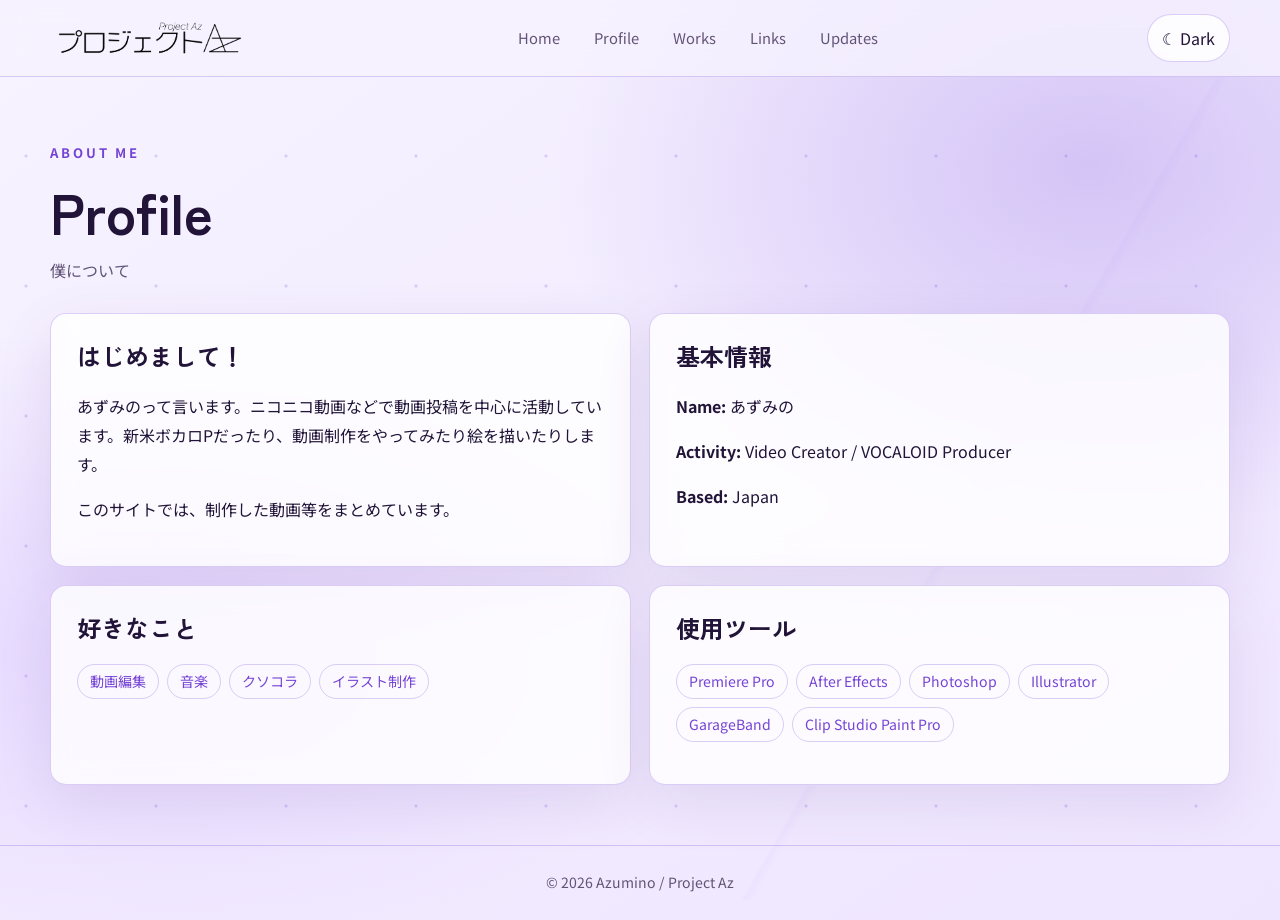
==== profile.html @ 6a09c1cc "Add files via upload" ====
<!doctype html>
<html lang="ja"><head><meta charset="utf-8"><meta name="viewport" content="width=device-width, initial-scale=1">
<meta name="description" content="あずみの / Project Az のポートフォリオサイト"><title>Profile | Project Az</title>
<link rel="stylesheet" href="css/style.css"></head><body>
<header class="site-header"><div class="container header-inner">
<a class="brand" href="index.html">
    <img src="images/logo.png" alt="Project Az">
</a>
<nav class="nav" aria-label="メインナビゲーション">
<a href="index.html">Home</a><a href="profile.html">Profile</a><a href="works.html">Works</a><a href="links.html">Links</a><a href="updates.html">Updates</a>
</nav><button class="theme-btn" data-theme-toggle aria-label="テーマ切り替え">☾ Dark</button>
</div></header><main class="container"><section class="page-head"><div class="eyebrow">About me</div><h1>Profile</h1><p>僕について</p></section>
<div class="content-grid">
<section class="panel"><h2>はじめまして！</h2><p>あずみのって言います。ニコニコ動画などで動画投稿を中心に活動しています。新米ボカロPだったり、動画制作をやってみたり絵を描いたりします。</p><p>このサイトでは、制作した動画等をまとめています。</p></section>
<section class="panel"><h2>基本情報</h2><p><strong>Name:</strong> あずみの</p><p><strong>Activity:</strong> Video Creator / VOCALOID Producer</p><p><strong>Based:</strong> Japan</p></section>
<section class="panel"><h2>好きなこと</h2><ul class="tag-list"><li>動画編集</li><li>音楽</li><li>クソコラ</li><li>イラスト制作</li></ul></section>
<section class="panel"><h2>使用ツール</h2><ul class="tag-list"><li>Premiere Pro</li><li>After Effects</li><li>Photoshop</li><li>Illustrator</li><li>GarageBand</li><li>Clip Studio Paint Pro</li></ul></section>
</div></main><footer><div class="container">© 2026 Azumino / Project Az</div></footer>
<script src="js/main.js"></script></body></html>
---- css/style.css ----
@import url('https://fonts.googleapis.com/css2?family=Noto+Sans+JP:wght@400;500;700;900&family=Zen+Kaku+Gothic+New:wght@400;700;900&display=swap');

:root {
  color-scheme: dark;
  --bg: #100b1d; --bg2: #1a1030; --surface: rgba(35, 24, 61, .72);
  --surface2: rgba(54, 36, 88, .62); --text: #f7f2ff; --muted: #c8bde0;
  --accent: #a987ff; --accent2: #d0baff; --line: rgba(177, 139, 255, .35);
  --shadow: 0 18px 55px rgba(0,0,0,.24);
}
[data-theme="light"] {
  color-scheme: light;
  --bg: #f7f3ff; --bg2: #eee5ff; --surface: rgba(255,255,255,.82);
  --surface2: rgba(240,230,255,.85); --text: #211438; --muted: #625477;
  --accent: #7544d5; --accent2: #9b70ed; --line: rgba(117,68,213,.25);
  --shadow: 0 18px 55px rgba(75,43,130,.10);
}
* { box-sizing: border-box; }
html { scroll-behavior: smooth; }
body {
  margin: 0; min-height: 100vh; color: var(--text);
  background:
    radial-gradient(ellipse at 85% 18%, rgba(121,76,220,.25), transparent 35%),
    radial-gradient(ellipse at 10% 70%, rgba(153,98,255,.16), transparent 35%),
    linear-gradient(145deg, var(--bg), var(--bg2));
  font-family: 'Noto Sans JP', sans-serif; line-height: 1.8;
}
body::before {
  content: ""; position: fixed; inset: 0; pointer-events: none; opacity: .22;
  background-image: linear-gradient(120deg, transparent 70%, rgba(160,120,255,.18) 70.2%, transparent 70.8%),
                    radial-gradient(circle at 20% 20%, var(--accent) 1px, transparent 2px);
  background-size: 100% 100%, 130px 130px; z-index: -1;
}
a { color: inherit; text-decoration: none; }
img { max-width: 100%; }
.container { width: min(1180px, calc(100% - 36px)); margin: auto; }
.site-header { border-bottom: 1px solid var(--line); background: color-mix(in srgb, var(--bg) 78%, transparent); backdrop-filter: blur(16px); position: sticky; top: 0; z-index: 20; }
.header-inner { min-height: 76px; display: flex; align-items: center; justify-content: space-between; gap: 22px; }
.brand {
    display: flex;
    align-items: center;
    white-space: nowrap;
}

.brand img {
    height: 48px;
    width: auto;
    max-width: 220px;
    object-fit: contain;
}

/* ライトモードでは白いロゴを黒にする */
[data-theme="light"] .brand img {
    filter: brightness(0);
}
.nav { display: flex; gap: 8px; align-items: center; flex-wrap: wrap; justify-content: center; }
.nav a { padding: 9px 13px; color: var(--muted); border-radius: 10px; font-size: .92rem; transition: .2s; }
.nav a:hover, .nav a.active { color: var(--text); background: var(--surface2); }
.theme-btn { border: 1px solid var(--line); color: var(--text); background: var(--surface); border-radius: 999px; padding: 9px 14px; cursor: pointer; font: inherit; }
.hero { display: grid; grid-template-columns: 300px 1fr; align-items: center; gap: clamp(28px, 5vw, 70px); padding: 72px 0 46px; }
.avatar-wrap { position: relative; width: 260px; aspect-ratio: 1; margin: auto; border-radius: 50%; padding: 7px; border: 1px solid var(--accent); box-shadow: 0 0 45px rgba(151,106,255,.25); background: var(--surface2); }
.avatar { width: 100%; height: 100%; border-radius: 50%; object-fit: cover; background: linear-gradient(135deg,#37245b,#9d7bea); display: block; place-items: center; text-align: center; font-size: 4rem; }
.eyebrow { color: var(--accent); text-transform: uppercase; letter-spacing: .22em; font-size: .82rem; font-weight: 700; }
h1,h2,h3 { font-family: 'Zen Kaku Gothic New', sans-serif; line-height: 1.35; }
.hero h1 { font-size: clamp(2.2rem, 5vw, 4rem); margin: 8px 0 10px; }
.hero h1 span { color: var(--accent); }
.lead { color: var(--accent2); font-size: clamp(1.15rem, 2.3vw, 1.65rem); font-weight: 700; margin: 0 0 12px; }
.description { color: var(--muted); max-width: 650px; }
.button { display: inline-flex; align-items: center; gap: 12px; border: 1px solid var(--accent); padding: 10px 22px; border-radius: 999px; margin-top: 14px; transition: .2s; }
.button:hover { background: var(--accent); color: #fff; transform: translateY(-2px); }
.menu-grid { display: grid; grid-template-columns: repeat(4,1fr); gap: 16px; margin: 20px 0 48px; }
.menu-card, .panel, .work-card { border: 1px solid var(--line); background: var(--surface); backdrop-filter: blur(12px); border-radius: 16px; box-shadow: var(--shadow); }
.menu-card { padding: 25px 20px; text-align: center; transition: .22s; }
.menu-card:hover { transform: translateY(-5px); border-color: var(--accent); background: var(--surface2); }
.menu-icon { display: block; font-size: 2rem; color: var(--accent); margin-bottom: 8px; }
.menu-card h2 { font-size: 1.12rem; margin: 0; }
.menu-card p { color: var(--muted); margin: 5px 0 0; font-size: .9rem; }
.news { display: grid; grid-template-columns: 190px 1fr auto; align-items: center; gap: 24px; padding: 24px 30px; margin-bottom: 50px; }
.news-title { border-right: 1px solid var(--line); padding-right: 20px; }
.news-title h2 { margin: 0; font-size: 1.5rem; }
.news-list { list-style: none; padding: 0; margin: 0; }
.news-list li { display: flex; gap: 20px; padding: 7px 0; border-bottom: 1px solid var(--line); }
.news-list time { color: var(--muted); white-space: nowrap; }
.page-head { padding: 64px 0 28px; }
.page-head h1 { font-size: clamp(2.2rem,5vw,3.5rem); margin: 8px 0; }
.page-head p { color: var(--muted); margin: 0; }
.content-grid { display: grid; grid-template-columns: repeat(2,1fr); gap: 18px; padding-bottom: 60px; }
.panel { padding: 26px; }
.panel h2 { margin-top: 0; }
.tag-list { display: flex; flex-wrap: wrap; gap: 8px; padding: 0; list-style: none; }
.tag-list li { border: 1px solid var(--line); color: var(--accent); border-radius: 999px; padding: 4px 12px; font-size: .88rem; }
.works-grid { display: grid; grid-template-columns: repeat(3,1fr); gap: 18px; padding-bottom: 60px; }
.work-card { overflow: hidden; transition: .2s; }
.work-card:hover { transform: translateY(-4px); border-color: var(--accent); }
.work-thumb { aspect-ratio: 16/9; display: grid; place-items: center; font-size: 2.8rem; color: var(--accent); background: linear-gradient(135deg, #281a45, #7551b9); }
[data-theme="light"] .work-thumb { background: linear-gradient(135deg,#e6d9ff,#bba0f4); }
.work-info { padding: 18px; }
.work-info h2 { margin: 0 0 6px; font-size: 1.15rem; }
.work-info p { color: var(--muted); margin: 0; font-size: .9rem; }
.link-list { display: grid; gap: 12px; padding-bottom: 60px; }
.link-item { display: flex; align-items: center; justify-content: space-between; padding: 18px 22px; border: 1px solid var(--line); background: var(--surface); border-radius: 14px; transition: .2s; }
.link-item:hover { border-color: var(--accent); transform: translateX(4px); }
.link-item small { color: var(--muted); display: block; }
.timeline { padding-bottom: 60px; }
.timeline-item { display: grid; grid-template-columns: 130px 1fr; gap: 20px; padding: 18px 0; border-bottom: 1px solid var(--line); }
.timeline-item time { color: var(--accent); }
footer { border-top: 1px solid var(--line); color: var(--muted); text-align: center; padding: 24px 0; font-size: .88rem; }
@media (max-width: 850px) {
  .header-inner { padding: 12px 0; flex-wrap: wrap; }
  .nav { order: 3; width: 100%; }
  .hero { grid-template-columns: 1fr; text-align: center; padding-top: 42px; }
  .avatar-wrap { width: 190px; }
  .description { margin: auto; }
  .menu-grid { grid-template-columns: repeat(2,1fr); }
  .news { grid-template-columns: 1fr; }
  .news-title { border-right: 0; border-bottom: 1px solid var(--line); padding: 0 0 12px; }
  .content-grid, .works-grid { grid-template-columns: 1fr 1fr; }
}
@media (max-width: 560px) {
  .brand { font-size: 1.35rem; }
  .nav a { padding: 7px 8px; font-size: .82rem; }
  .menu-grid, .content-grid, .works-grid { grid-template-columns: 1fr; }
  .news-list li { flex-direction: column; gap: 0; }
  .timeline-item { grid-template-columns: 1fr; gap: 3px; }
}
/* Works category filter */
.works-filter {
    display: flex;
    flex-wrap: wrap;
    gap: 10px;
    margin-bottom: 28px;
}

.filter-btn {
    padding: 9px 18px;
    border: 1px solid var(--line);
    border-radius: 999px;
    background: var(--surface);
    color: var(--text);
    font-family: inherit;
    font-size: 0.85rem;
    font-weight: 700;
    cursor: pointer;
    transition: 0.25s;
}

.filter-btn:hover {
    border-color: var(--accent);
    color: var(--accent);
    transform: translateY(-2px);
}

.filter-btn.active {
    background: var(--accent);
    color: white;
    border-color: var(--accent);
}

.work-card {
    transition: opacity 0.25s, transform 0.25s;
}

.work-card.hidden {
    display: none;
}
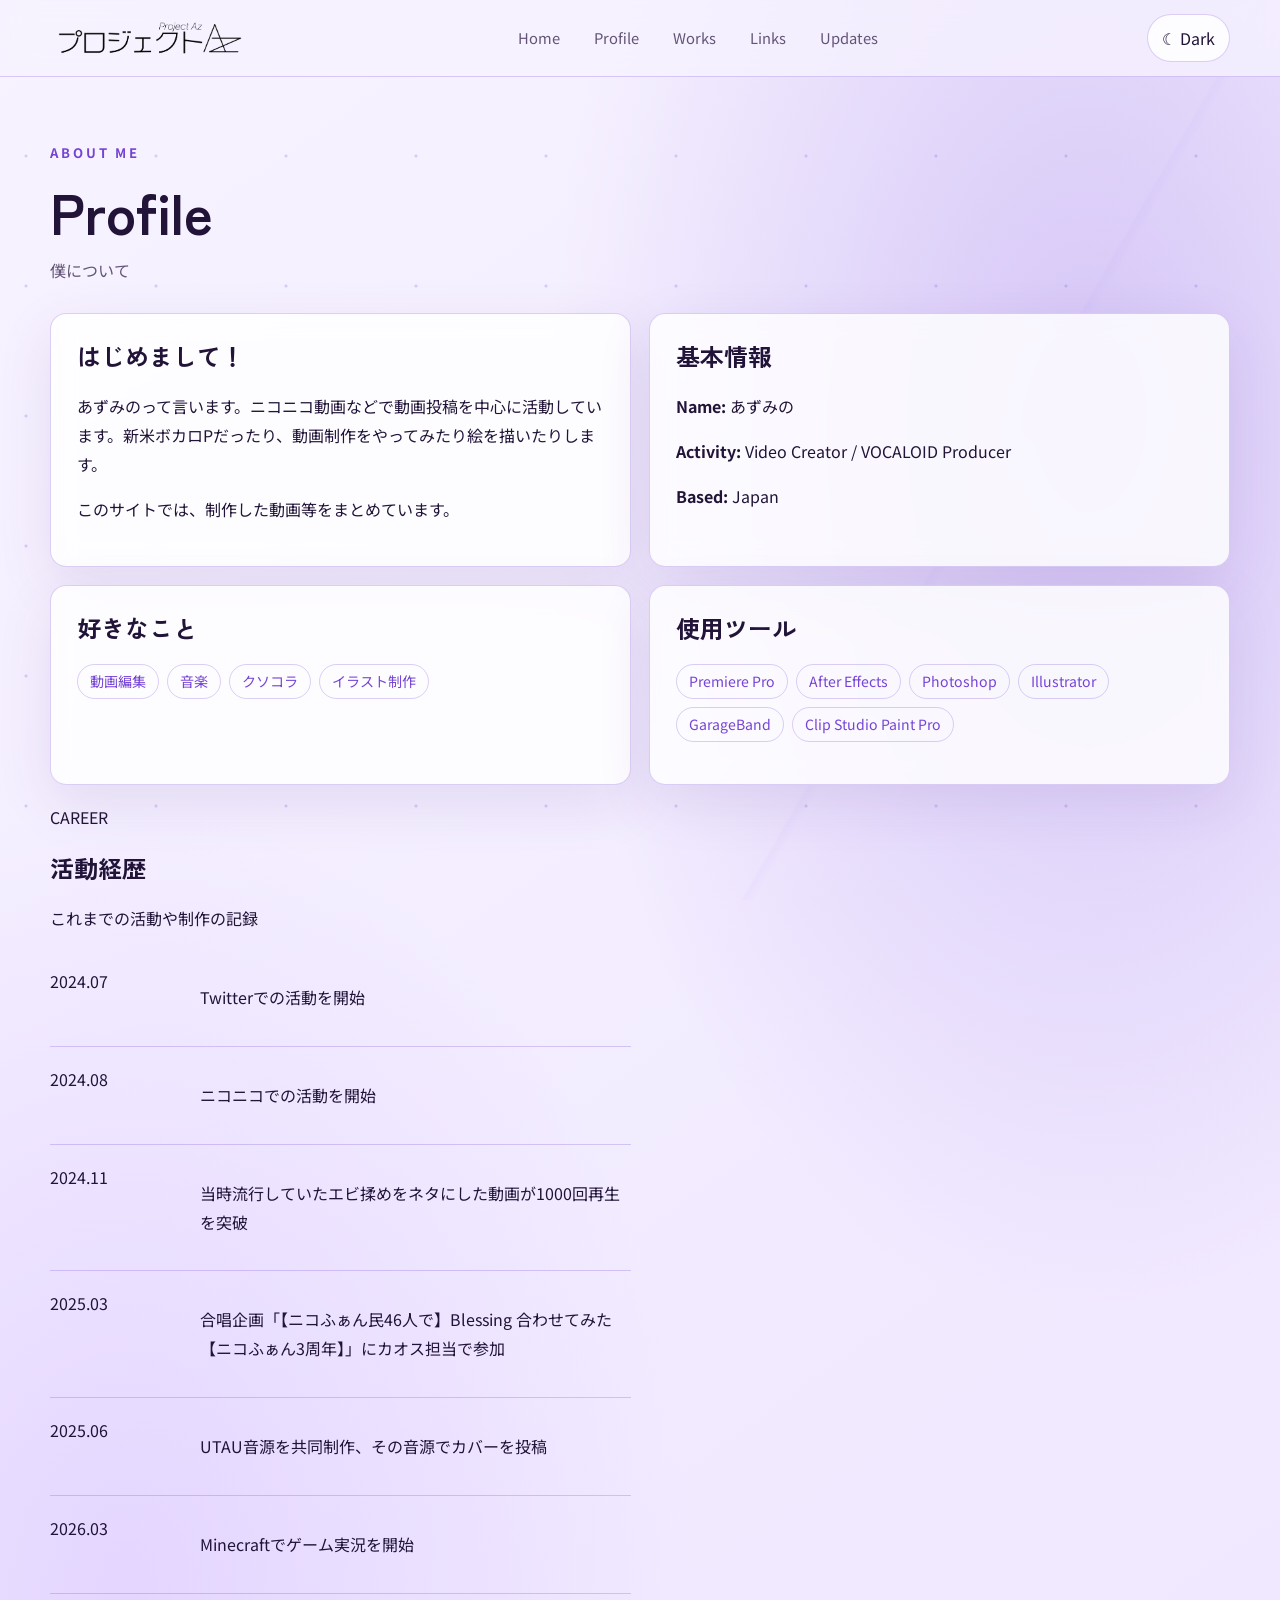
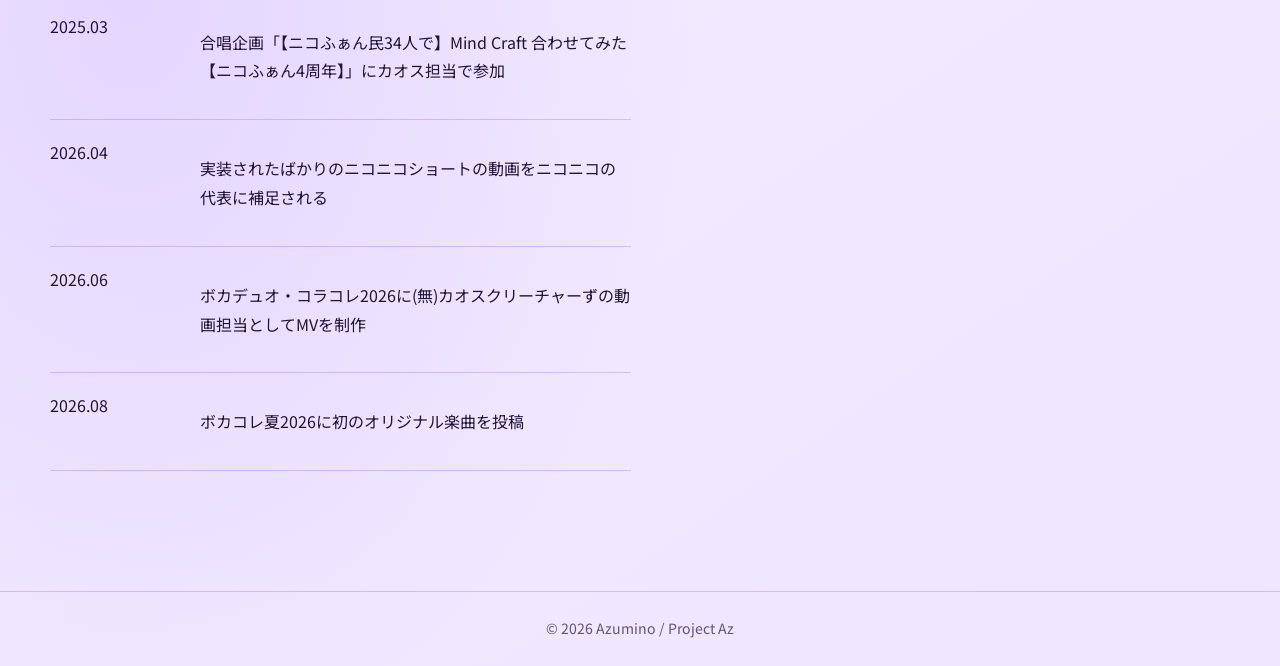
==== commit 99022aeb: "Add files via upload" ====
--- a/profile.html
+++ b/profile.html
@@ -15,5 +15,86 @@
 <section class="panel"><h2>基本情報</h2><p><strong>Name:</strong> あずみの</p><p><strong>Activity:</strong> Video Creator / VOCALOID Producer</p><p><strong>Based:</strong> Japan</p></section>
 <section class="panel"><h2>好きなこと</h2><ul class="tag-list"><li>動画編集</li><li>音楽</li><li>クソコラ</li><li>イラスト制作</li></ul></section>
 <section class="panel"><h2>使用ツール</h2><ul class="tag-list"><li>Premiere Pro</li><li>After Effects</li><li>Photoshop</li><li>Illustrator</li><li>GarageBand</li><li>Clip Studio Paint Pro</li></ul></section>
+<section class="section" id="career">
+    <div class="section-heading">
+        <span class="section-label">CAREER</span>
+        <h2>活動経歴</h2>
+        <p>これまでの活動や制作の記録</p>
+    </div>
+
+    <div class="timeline">
+
+        <div class="timeline-item">
+            <span class="timeline-date">2024.07</span>
+            <div class="timeline-content">
+                <p>Twitterでの活動を開始</p>
+            </div>
+        </div>
+
+        <div class="timeline-item">
+            <span class="timeline-date">2024.08</span>
+            <div class="timeline-content">
+                <p>ニコニコでの活動を開始</p>
+            </div>
+        </div>
+
+        <div class="timeline-item">
+            <span class="timeline-date">2024.11</span>
+            <div class="timeline-content">
+                <p>当時流行していたエビ揉めをネタにした動画が1000回再生を突破</p>
+            </div>
+        </div>
+
+        <div class="timeline-item">
+            <span class="timeline-date">2025.03</span>
+            <div class="timeline-content">
+                <p>合唱企画「【ニコふぁん民46人で】Blessing 合わせてみた【ニコふぁん3周年】」にカオス担当で参加</p>
+            </div>
+        </div>
+
+        <div class="timeline-item">
+            <span class="timeline-date">2025.06</span>
+            <div class="timeline-content">
+                <p>UTAU音源を共同制作、その音源でカバーを投稿</p>
+            </div>
+        </div>
+        
+        <div class="timeline-item">
+            <span class="timeline-date">2026.03</span>
+            <div class="timeline-content">
+                <p>Minecraftでゲーム実況を開始</p>
+            </div>
+        </div>
+        
+        <div class="timeline-item">
+            <span class="timeline-date">2025.03</span>
+            <div class="timeline-content">
+                <p>合唱企画「【ニコふぁん民34人で】Mind Craft 合わせてみた【ニコふぁん4周年】」にカオス担当で参加</p>
+            </div>
+        </div>
+
+        <div class="timeline-item">
+            <span class="timeline-date">2026.04</span>
+            <div class="timeline-content">
+                <p>実装されたばかりのニコニコショートの動画をニコニコの代表に補足される</p>
+            </div>
+        </div>
+        
+                <div class="timeline-item">
+            <span class="timeline-date">2026.06</span>
+            <div class="timeline-content">
+                <p>ボカデュオ・コラコレ2026に(無)カオスクリーチャーずの動画担当としてMVを制作</p>
+            </div>
+        </div>
+        
+                <div class="timeline-item">
+            <span class="timeline-date">2026.08</span>
+            <div class="timeline-content">
+                <p>ボカコレ夏2026に初のオリジナル楽曲を投稿</p>
+            </div>
+        </div>
+        
+    </div>
+</section>
 </div></main><footer><div class="container">© 2026 Azumino / Project Az</div></footer>
 <script src="js/main.js"></script></body></html>
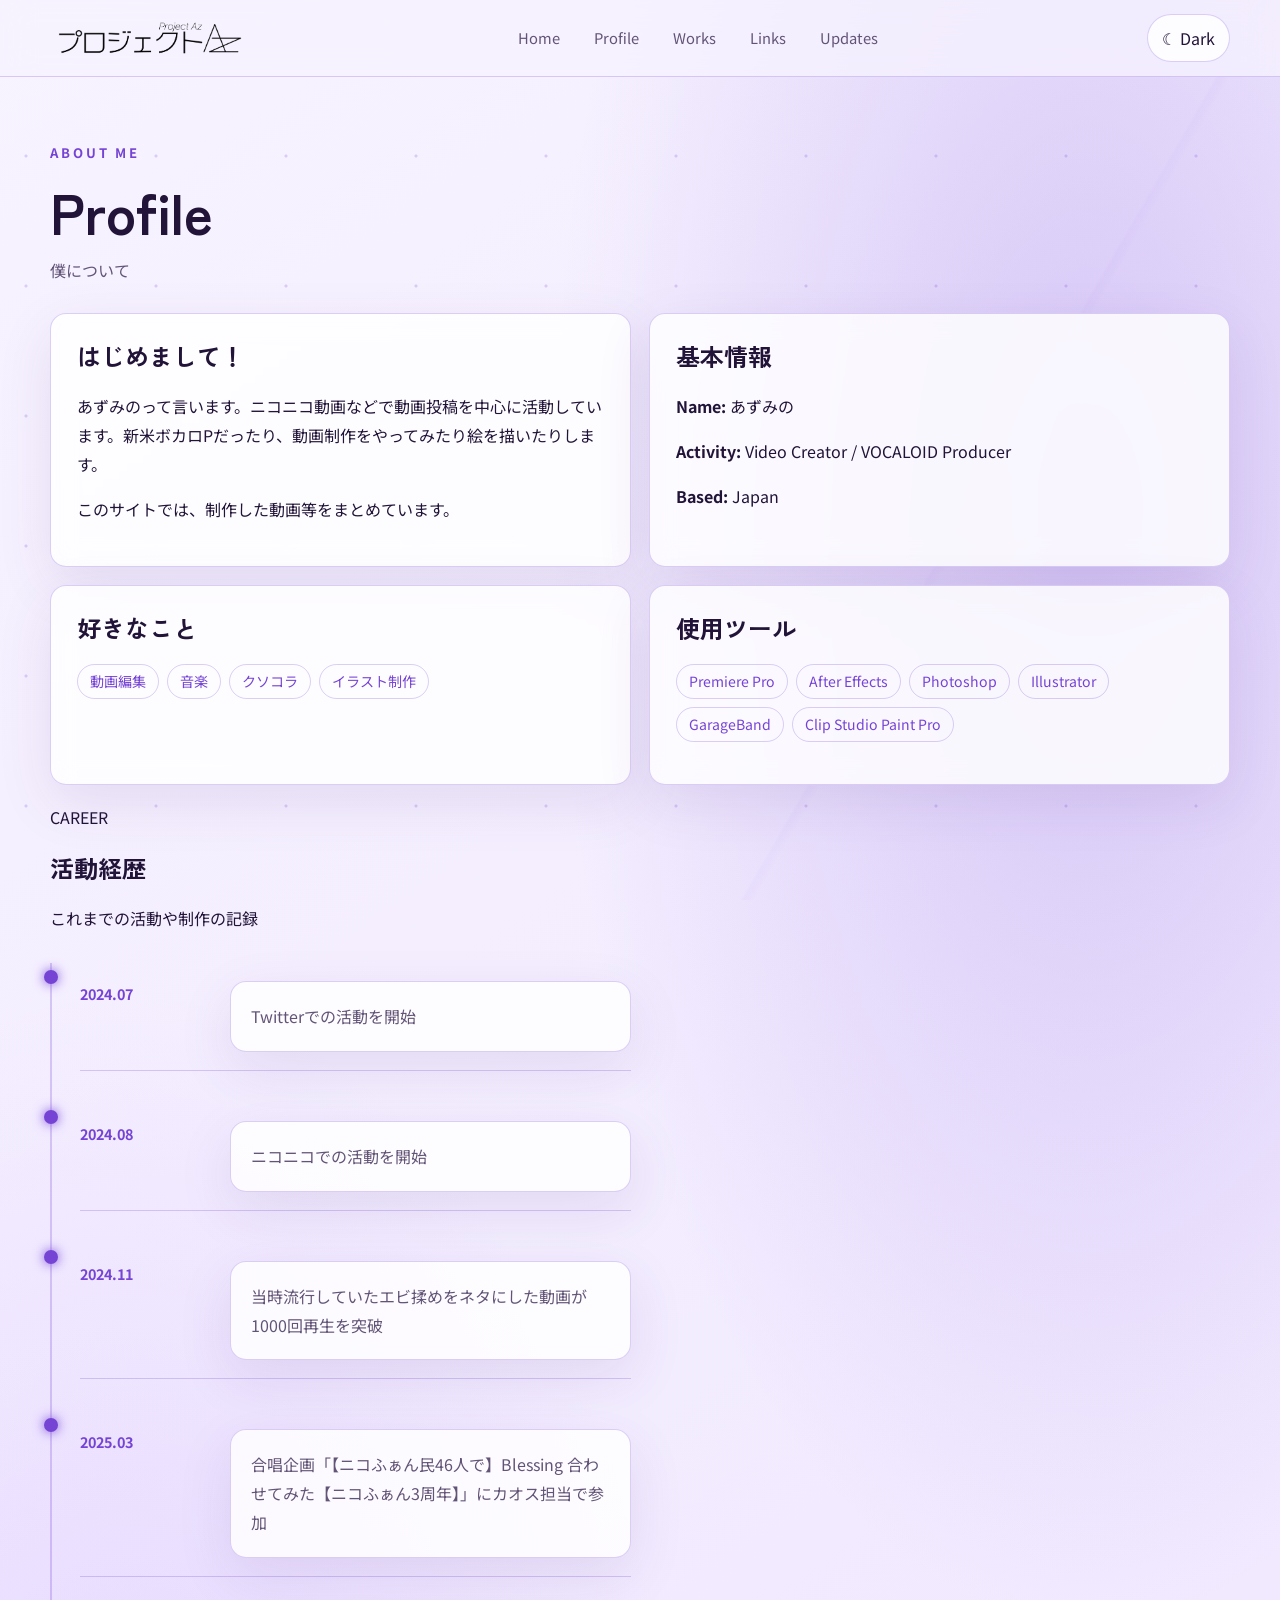
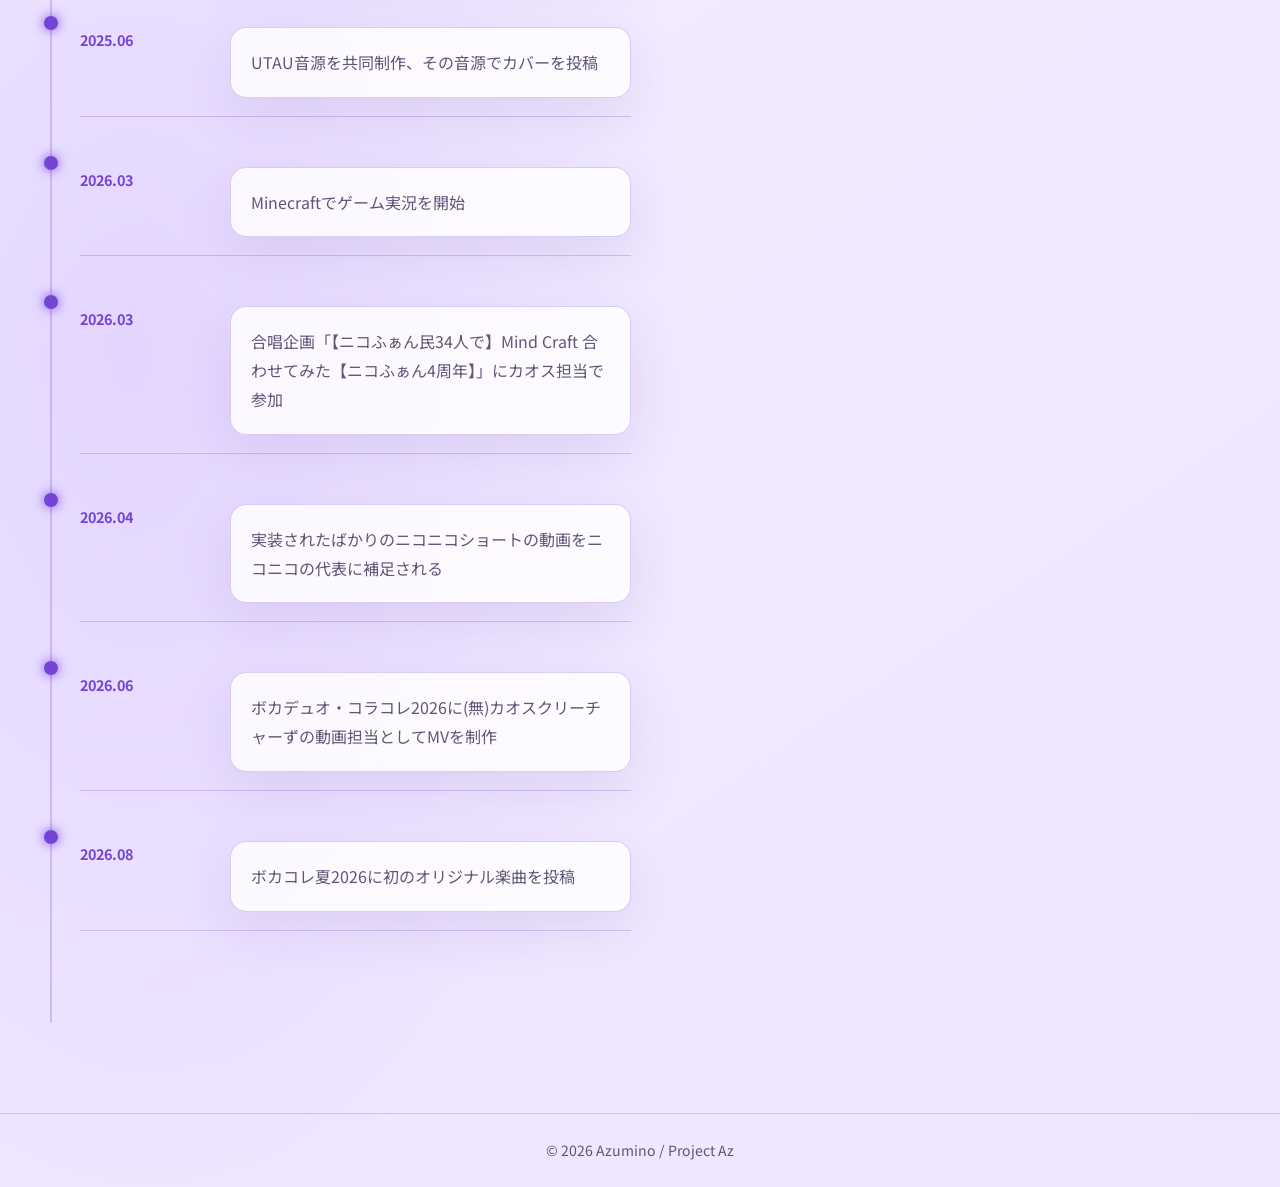
==== commit 13191e3e: "Update profile.html" ====
--- a/profile.html
+++ b/profile.html
@@ -67,7 +67,7 @@
         </div>
         
         <div class="timeline-item">
-            <span class="timeline-date">2025.03</span>
+            <span class="timeline-date">2026.03</span>
             <div class="timeline-content">
                 <p>合唱企画「【ニコふぁん民34人で】Mind Craft 合わせてみた【ニコふぁん4周年】」にカオス担当で参加</p>
             </div>
@@ -97,4 +97,4 @@
     </div>
 </section>
 </div></main><footer><div class="container">© 2026 Azumino / Project Az</div></footer>
-<script src="js/main.js"></script></body></html>+<script src="js/main.js"></script></body></html>
--- a/css/style.css
+++ b/css/style.css
@@ -162,4 +162,55 @@
 
 .work-card.hidden {
     display: none;
+}
+/* Career Timeline */
+
+.timeline {
+    position: relative;
+    margin: 30px 0;
+    padding-left: 28px;
+    border-left: 2px solid var(--line);
+}
+
+.timeline-item {
+    position: relative;
+    margin-bottom: 32px;
+}
+
+.timeline-item::before {
+    content: "";
+    position: absolute;
+    left: -36px;
+    top: 7px;
+    width: 14px;
+    height: 14px;
+    border-radius: 50%;
+    background: var(--accent);
+    box-shadow: 0 0 12px var(--accent);
+}
+
+.timeline-date {
+    display: inline-block;
+    margin-bottom: 8px;
+    color: var(--accent);
+    font-weight: 700;
+    font-size: 0.9rem;
+}
+
+.timeline-content {
+    padding: 20px;
+    border: 1px solid var(--line);
+    border-radius: 16px;
+    background: var(--surface);
+    box-shadow: var(--shadow);
+}
+
+.timeline-content h3 {
+    margin: 0 0 8px;
+    color: var(--text);
+}
+
+.timeline-content p {
+    margin: 0;
+    color: var(--muted);
 }
